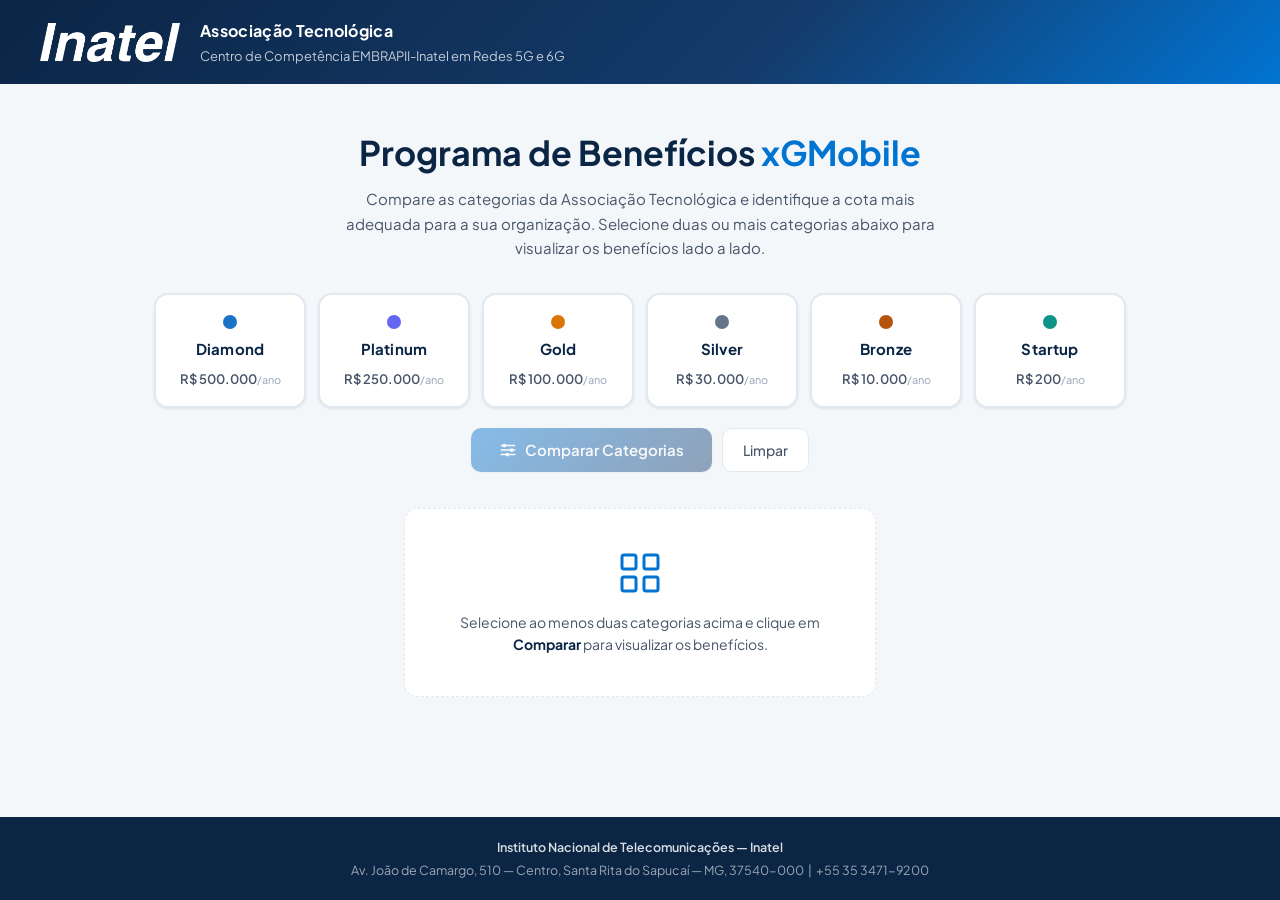
==== index.html @ 3aafdfc4 "Initial commit: Add project files" ====
<!DOCTYPE html>
<html lang="pt-BR">
<head>
  <meta charset="UTF-8" />
  <meta name="viewport" content="width=device-width, initial-scale=1.0" />
  <title>Programa de Benefícios — Associação Tecnológica xGMobile | Inatel</title>
  <meta name="description" content="Compare as cotas de patrocínio da Associação Tecnológica do Centro de Competência EMBRAPII-Inatel em Redes 5G e 6G." />
  <link rel="preconnect" href="https://fonts.googleapis.com" />
  <link rel="preconnect" href="https://fonts.gstatic.com" crossorigin />
  <link href="https://fonts.googleapis.com/css2?family=Plus+Jakarta+Sans:wght@400;500;600;700&display=swap" rel="stylesheet" />
  <link rel="stylesheet" href="style.css" />
</head>
<body>

  <!-- ========== HEADER ========== -->
  <header class="site-header">
    <div class="header-inner">
      <a href="#" class="logo-link" aria-label="Inatel — Página inicial">
        <img src="imgs/logo-inatel.png" alt="Instituto Nacional de Telecomunicações — Inatel" class="logo" width="160" height="48" />
      </a>
      <div class="header-text">
        <span class="header-tag">Associação Tecnológica</span>
        <span class="header-subtitle">Centro de Competência EMBRAPII-Inatel em Redes 5G e 6G</span>
      </div>
    </div>
  </header>

  <!-- ========== MAIN ========== -->
  <main class="main-content">

    <!-- Hero / Intro -->
    <section class="hero" aria-labelledby="hero-title">
      <h1 id="hero-title">Programa de Benefícios <span class="accent">xGMobile</span></h1>
      <p class="hero-desc">
        Compare as categorias da Associação Tecnológica e identifique a cota mais adequada para a sua organização. 
        Selecione duas ou mais categorias abaixo para visualizar os benefícios lado a lado.
      </p>
    </section>

    <!-- Tier Selection -->
    <section class="tier-selection" aria-labelledby="tier-selection-title">
      <h2 id="tier-selection-title" class="sr-only">Seleção de categorias</h2>

      <div class="tier-grid" id="tierGrid" role="group" aria-label="Categorias disponíveis">
        <label class="tier-card" data-tier="DIAMOND">
          <input type="checkbox" name="cota" value="DIAMOND" />
          <span class="tier-card-inner">
            <span class="tier-badge diamond"></span>
            <span class="tier-name">Diamond</span>
            <span class="tier-price">R$ 500.000<small>/ano</small></span>
          </span>
        </label>

        <label class="tier-card" data-tier="PLATINUM">
          <input type="checkbox" name="cota" value="PLATINUM" />
          <span class="tier-card-inner">
            <span class="tier-badge platinum"></span>
            <span class="tier-name">Platinum</span>
            <span class="tier-price">R$ 250.000<small>/ano</small></span>
          </span>
        </label>

        <label class="tier-card" data-tier="GOLD">
          <input type="checkbox" name="cota" value="GOLD" />
          <span class="tier-card-inner">
            <span class="tier-badge gold"></span>
            <span class="tier-name">Gold</span>
            <span class="tier-price">R$ 100.000<small>/ano</small></span>
          </span>
        </label>

        <label class="tier-card" data-tier="SILVER">
          <input type="checkbox" name="cota" value="SILVER" />
          <span class="tier-card-inner">
            <span class="tier-badge silver"></span>
            <span class="tier-name">Silver</span>
            <span class="tier-price">R$ 30.000<small>/ano</small></span>
          </span>
        </label>

        <label class="tier-card" data-tier="BRONZE">
          <input type="checkbox" name="cota" value="BRONZE" />
          <span class="tier-card-inner">
            <span class="tier-badge bronze"></span>
            <span class="tier-name">Bronze</span>
            <span class="tier-price">R$ 10.000<small>/ano</small></span>
          </span>
        </label>

        <label class="tier-card" data-tier="STARTUP">
          <input type="checkbox" name="cota" value="STARTUP" />
          <span class="tier-card-inner">
            <span class="tier-badge startup"></span>
            <span class="tier-name">Startup</span>
            <span class="tier-price">R$ 200<small>/ano</small></span>
          </span>
        </label>
      </div>

      <div class="actions-row">
        <button type="button" class="btn-compare" id="btnCompare" disabled>
          <svg class="btn-icon" width="18" height="18" viewBox="0 0 24 24" fill="none" stroke="currentColor" stroke-width="2" stroke-linecap="round" stroke-linejoin="round" aria-hidden="true">
            <path d="M3 6h18M3 12h18M3 18h18"/>
            <circle cx="7" cy="6" r="1.5" fill="currentColor"/>
            <circle cx="17" cy="12" r="1.5" fill="currentColor"/>
            <circle cx="11" cy="18" r="1.5" fill="currentColor"/>
          </svg>
          Comparar Categorias
        </button>
        <button type="button" class="btn-clear" id="btnClear" aria-label="Limpar seleção">Limpar</button>
      </div>
    </section>

    <!-- Empty State -->
    <section class="empty-state" id="emptyState" aria-live="polite">
      <div class="empty-state-inner">
        <svg width="48" height="48" viewBox="0 0 24 24" fill="none" stroke="var(--color-blue)" stroke-width="1.5" stroke-linecap="round" stroke-linejoin="round" aria-hidden="true">
          <rect x="3" y="3" width="7" height="7" rx="1"/>
          <rect x="14" y="3" width="7" height="7" rx="1"/>
          <rect x="3" y="14" width="7" height="7" rx="1"/>
          <rect x="14" y="14" width="7" height="7" rx="1"/>
        </svg>
        <p>Selecione ao menos duas categorias acima e clique em <strong>Comparar</strong> para visualizar os benefícios.</p>
      </div>
    </section>

    <!-- Comparison Table -->
    <section class="comparison-section" id="comparisonSection" aria-labelledby="comparison-title" hidden>
      <h2 id="comparison-title">Comparativo de Benefícios</h2>
      <div class="table-wrapper">
        <table class="comparison-table" id="comparisonTable" role="grid">
          <!-- Generated by JS -->
        </table>
      </div>

      <!-- Footnotes -->
      <aside class="footnotes" aria-label="Observações">
        <p><span class="fn-mark">*</span> Modelo de consultoria direcionado para a demanda da empresa e que estejam dentro das competências instaladas no centro, em datas a serem divulgadas previamente para os membros da AT.</p>
        <p><span class="fn-mark">**</span> Modelo de consultoria a partir de um catálogo oferecido pelos pesquisadores do centro em datas a serem divulgadas previamente para os membros da AT.</p>
        <p><span class="fn-mark">***</span> O acesso aos laboratórios será disponibilizado em datas divulgadas pela coordenação do centro e se dará mediante reserva, tendo como prioridade as empresas associadas nas categorias Diamond, Platinum e Gold.</p>
        <p><span class="fn-mark">****</span> Podem ser profissionais do quadro da empresa ou de parceiros.</p>
      </aside>
    </section>

  </main>

  <!-- ========== FOOTER ========== -->
  <footer class="site-footer">
    <div class="footer-inner">
      <p class="footer-institution">Instituto Nacional de Telecomunicações — Inatel</p>
      <p class="footer-address">Av. João de Camargo, 510 — Centro, Santa Rita do Sapucaí — MG, 37540-000 &nbsp;|&nbsp; +55 35 3471-9200</p>
    </div>
  </footer>

  <script src="script.js"></script>
</body>
</html>
---- style.css ----
/* ==========================================================================
   Programa de Benefícios — xGMobile / Inatel
   Premium institutional design — HTML + CSS + JS puro
   ========================================================================== */

/* ---------- Design Tokens ---------- */
:root {
  --color-navy:       #0B2545;
  --color-navy-mid:   #143B6B;
  --color-blue:       #0174D2;
  --color-blue-light: #3A9AE8;
  --color-teal:       #00A8B5;
  --color-teal-soft:  #E0F7FA;

  --color-bg:         #F4F7FA;
  --color-surface:    #FFFFFF;
  --color-border:     #E2E8F0;
  --color-text:       #1E293B;
  --color-text-mid:   #475569;
  --color-text-light: #94A3B8;

  /* Tier accent colors */
  --tier-diamond:  #1A73C7;
  --tier-platinum: #6366F1;
  --tier-gold:     #D97706;
  --tier-silver:   #64748B;
  --tier-bronze:   #B45309;
  --tier-startup:  #0D9488;

  --radius-sm:  6px;
  --radius-md: 10px;
  --radius-lg: 14px;

  --shadow-sm:  0 1px 3px rgba(11,37,69,.06), 0 1px 2px rgba(11,37,69,.04);
  --shadow-md:  0 4px 12px rgba(11,37,69,.08), 0 2px 4px rgba(11,37,69,.04);
  --shadow-lg:  0 10px 30px rgba(11,37,69,.10), 0 4px 8px rgba(11,37,69,.04);

  --transition: 0.2s ease;
  --font: 'Plus Jakarta Sans', system-ui, -apple-system, sans-serif;
}

/* ---------- Reset & Base ---------- */
*,
*::before,
*::after {
  margin: 0;
  padding: 0;
  box-sizing: border-box;
}

html {
  scroll-behavior: smooth;
  -webkit-text-size-adjust: 100%;
}

body {
  font-family: var(--font);
  font-size: 15px;
  line-height: 1.6;
  color: var(--color-text);
  background: var(--color-bg);
  min-height: 100vh;
  display: flex;
  flex-direction: column;
  -webkit-font-smoothing: antialiased;
  -moz-osx-font-smoothing: grayscale;
}

img {
  display: block;
  max-width: 100%;
  height: auto;
}

/* Screen-reader only */
.sr-only {
  position: absolute;
  width: 1px;
  height: 1px;
  padding: 0;
  margin: -1px;
  overflow: hidden;
  clip: rect(0,0,0,0);
  border: 0;
}

/* ======================================================================
   HEADER
   ====================================================================== */
.site-header {
  background: linear-gradient(135deg, var(--color-navy) 0%, var(--color-navy-mid) 60%, var(--color-blue) 100%);
  color: #fff;
  padding: 0 24px;
}

.header-inner {
  max-width: 1200px;
  margin: 0 auto;
  display: flex;
  align-items: center;
  gap: 20px;
  padding: 18px 0;
  flex-wrap: wrap;
}

.logo-link {
  display: block;
  flex-shrink: 0;
  transition: opacity var(--transition);
}
.logo-link:hover { opacity: .85; }

.logo {
  width: 140px;
  height: auto;
}

.header-text {
  display: flex;
  flex-direction: column;
  gap: 2px;
}

.header-tag {
  font-weight: 700;
  font-size: 16px;
  letter-spacing: .02em;
}

.header-subtitle {
  font-size: 13px;
  font-weight: 400;
  opacity: .75;
}

/* ======================================================================
   HERO / INTRO
   ====================================================================== */
.hero {
  text-align: center;
  padding: 48px 24px 32px;
  max-width: 720px;
  margin: 0 auto;
}

.hero h1 {
  font-size: clamp(24px, 4vw, 34px);
  font-weight: 700;
  color: var(--color-navy);
  margin-bottom: 12px;
  line-height: 1.25;
}

.hero .accent {
  color: var(--color-blue);
}

.hero-desc {
  color: var(--color-text-mid);
  font-size: 15px;
  line-height: 1.65;
  max-width: 600px;
  margin: 0 auto;
}

/* ======================================================================
   TIER SELECTION CARDS
   ====================================================================== */
.tier-selection {
  max-width: 1020px;
  margin: 0 auto;
  padding: 0 24px 20px;
}

.tier-grid {
  display: grid;
  grid-template-columns: repeat(auto-fill, minmax(148px, 1fr));
  gap: 12px;
  margin-bottom: 20px;
}

/* Card */
.tier-card {
  position: relative;
  cursor: pointer;
  display: block;
}

.tier-card input[type="checkbox"] {
  position: absolute;
  opacity: 0;
  pointer-events: none;
}

.tier-card-inner {
  display: flex;
  flex-direction: column;
  align-items: center;
  gap: 8px;
  padding: 20px 12px 16px;
  background: var(--color-surface);
  border: 2px solid var(--color-border);
  border-radius: var(--radius-lg);
  box-shadow: var(--shadow-sm);
  transition: border-color var(--transition), box-shadow var(--transition), transform var(--transition);
}

.tier-card:hover .tier-card-inner {
  box-shadow: var(--shadow-md);
  transform: translateY(-2px);
}

.tier-card input:focus-visible + .tier-card-inner {
  outline: 3px solid var(--color-blue-light);
  outline-offset: 2px;
}

/* Selected state */
.tier-card input:checked + .tier-card-inner {
  box-shadow: var(--shadow-md);
  transform: translateY(-2px);
}

.tier-card[data-tier="DIAMOND"]  input:checked + .tier-card-inner { border-color: var(--tier-diamond); background: #EFF6FF; }
.tier-card[data-tier="PLATINUM"] input:checked + .tier-card-inner { border-color: var(--tier-platinum); background: #EEF2FF; }
.tier-card[data-tier="GOLD"]     input:checked + .tier-card-inner { border-color: var(--tier-gold); background: #FFFBEB; }
.tier-card[data-tier="SILVER"]   input:checked + .tier-card-inner { border-color: var(--tier-silver); background: #F8FAFC; }
.tier-card[data-tier="BRONZE"]   input:checked + .tier-card-inner { border-color: var(--tier-bronze); background: #FFF7ED; }
.tier-card[data-tier="STARTUP"]  input:checked + .tier-card-inner { border-color: var(--tier-startup); background: #F0FDFA; }

/* Badge dot */
.tier-badge {
  width: 14px;
  height: 14px;
  border-radius: 50%;
  flex-shrink: 0;
}

.tier-badge.diamond  { background: var(--tier-diamond); }
.tier-badge.platinum { background: var(--tier-platinum); }
.tier-badge.gold     { background: var(--tier-gold); }
.tier-badge.silver   { background: var(--tier-silver); }
.tier-badge.bronze   { background: var(--tier-bronze); }
.tier-badge.startup  { background: var(--tier-startup); }

.tier-name {
  font-weight: 700;
  font-size: 15px;
  color: var(--color-navy);
  letter-spacing: .01em;
}

.tier-price {
  font-size: 13px;
  font-weight: 600;
  color: var(--color-text-mid);
}
.tier-price small {
  font-weight: 400;
  color: var(--color-text-light);
}

/* Actions row */
.actions-row {
  display: flex;
  justify-content: center;
  gap: 10px;
  flex-wrap: wrap;
}

.btn-compare {
  display: inline-flex;
  align-items: center;
  gap: 8px;
  padding: 12px 28px;
  font-family: var(--font);
  font-size: 15px;
  font-weight: 600;
  color: #fff;
  background: linear-gradient(135deg, var(--color-blue) 0%, var(--color-navy-mid) 100%);
  border: none;
  border-radius: var(--radius-md);
  cursor: pointer;
  box-shadow: var(--shadow-sm);
  transition: opacity var(--transition), transform var(--transition), box-shadow var(--transition);
}

.btn-compare:hover:not(:disabled) {
  opacity: .92;
  transform: translateY(-1px);
  box-shadow: var(--shadow-md);
}

.btn-compare:disabled {
  opacity: .45;
  cursor: not-allowed;
}

.btn-compare:focus-visible {
  outline: 3px solid var(--color-blue-light);
  outline-offset: 2px;
}

.btn-icon {
  flex-shrink: 0;
}

.btn-clear {
  padding: 12px 20px;
  font-family: var(--font);
  font-size: 14px;
  font-weight: 500;
  color: var(--color-text-mid);
  background: var(--color-surface);
  border: 1px solid var(--color-border);
  border-radius: var(--radius-md);
  cursor: pointer;
  transition: background var(--transition), color var(--transition);
}

.btn-clear:hover {
  background: var(--color-bg);
  color: var(--color-text);
}

.btn-clear:focus-visible {
  outline: 3px solid var(--color-blue-light);
  outline-offset: 2px;
}

/* ======================================================================
   EMPTY STATE
   ====================================================================== */
.empty-state {
  max-width: 520px;
  margin: 16px auto 40px;
  padding: 0 24px;
}

.empty-state[hidden] { display: none; }

.empty-state-inner {
  display: flex;
  flex-direction: column;
  align-items: center;
  gap: 14px;
  text-align: center;
  padding: 40px 24px;
  background: var(--color-surface);
  border: 1px dashed var(--color-border);
  border-radius: var(--radius-lg);
  color: var(--color-text-mid);
  font-size: 14px;
}

.empty-state-inner strong {
  color: var(--color-navy);
}

/* ======================================================================
   COMPARISON TABLE SECTION
   ====================================================================== */
.comparison-section {
  max-width: 1200px;
  margin: 0 auto 48px;
  padding: 0 24px;
  animation: fadeUp .4s ease both;
}

.comparison-section[hidden] { display: none; }

.comparison-section h2 {
  font-size: 20px;
  font-weight: 700;
  color: var(--color-navy);
  margin-bottom: 16px;
  text-align: center;
}

@keyframes fadeUp {
  from { opacity: 0; transform: translateY(12px); }
  to   { opacity: 1; transform: translateY(0); }
}

/* Table wrapper for horizontal scroll on mobile */
.table-wrapper {
  overflow-x: auto;
  -webkit-overflow-scrolling: touch;
  background: var(--color-surface);
  border-radius: var(--radius-lg);
  box-shadow: var(--shadow-md);
  border: 1px solid var(--color-border);
}

/* Table */
.comparison-table {
  width: 100%;
  border-collapse: collapse;
  font-size: 14px;
  min-width: 600px;
}

.comparison-table thead th {
  position: sticky;
  top: 0;
  z-index: 2;
  padding: 14px 16px;
  font-weight: 700;
  font-size: 13px;
  text-transform: uppercase;
  letter-spacing: .04em;
  color: #fff;
  background: var(--color-navy);
  border-bottom: 2px solid var(--color-blue);
  text-align: center;
  white-space: nowrap;
}

.comparison-table thead th:first-child {
  text-align: left;
  min-width: 280px;
  border-radius: var(--radius-lg) 0 0 0;
}

.comparison-table thead th:last-child {
  border-radius: 0 var(--radius-lg) 0 0;
}

/* Tier header colors */
.comparison-table thead th.th-diamond  { background: var(--tier-diamond); }
.comparison-table thead th.th-platinum { background: var(--tier-platinum); }
.comparison-table thead th.th-gold     { background: var(--tier-gold); }
.comparison-table thead th.th-silver   { background: var(--tier-silver); }
.comparison-table thead th.th-bronze   { background: var(--tier-bronze); }
.comparison-table thead th.th-startup  { background: var(--tier-startup); }

.comparison-table tbody td {
  padding: 12px 16px;
  text-align: center;
  border-bottom: 1px solid var(--color-border);
  color: var(--color-text);
  vertical-align: middle;
}

.comparison-table tbody td:first-child {
  text-align: left;
  font-weight: 500;
  color: var(--color-navy);
  background: rgba(244,247,250,.5);
  position: relative;
}

/* Alternating rows */
.comparison-table tbody tr:nth-child(even) {
  background: #FAFCFE;
}

.comparison-table tbody tr:hover {
  background: #EEF4FB;
}

/* Value cells */
.comparison-table .cell-value {
  font-weight: 600;
  font-size: 14px;
}

.comparison-table .cell-na {
  color: var(--color-text-light);
  font-size: 18px;
  line-height: 1;
}

/* SVG check */
.comparison-table .check-icon {
  display: inline-block;
  width: 22px;
  height: 22px;
  color: var(--color-blue);
}

/* ======================================================================
   FOOTNOTES
   ====================================================================== */
.footnotes {
  margin-top: 20px;
  padding: 20px 24px;
  background: #F8FAFC;
  border: 1px solid var(--color-border);
  border-radius: var(--radius-md);
  font-size: 12.5px;
  color: var(--color-text-mid);
  line-height: 1.6;
}

.footnotes p {
  margin-bottom: 8px;
}
.footnotes p:last-child { margin-bottom: 0; }

.fn-mark {
  font-weight: 700;
  color: var(--color-navy);
}

/* ======================================================================
   FOOTER
   ====================================================================== */
.site-footer {
  margin-top: auto;
  background: var(--color-navy);
  color: rgba(255,255,255,.6);
  padding: 20px 24px;
  text-align: center;
  font-size: 12.5px;
}

.footer-inner {
  max-width: 1200px;
  margin: 0 auto;
}

.footer-institution {
  font-weight: 600;
  color: rgba(255,255,255,.85);
  margin-bottom: 4px;
}

.footer-address {
  line-height: 1.5;
}

/* ======================================================================
   RESPONSIVE
   ====================================================================== */

/* Tablets */
@media (max-width: 768px) {
  .header-inner {
    padding: 14px 0;
    gap: 14px;
  }

  .logo { width: 110px; }

  .header-tag { font-size: 14px; }
  .header-subtitle { font-size: 12px; }

  .hero { padding: 36px 20px 24px; }
  .hero h1 { font-size: 24px; }
  .hero-desc { font-size: 14px; }

  .tier-grid {
    grid-template-columns: repeat(3, 1fr);
    gap: 10px;
  }

  .tier-card-inner {
    padding: 16px 10px 14px;
  }

  .tier-name { font-size: 14px; }
  .tier-price { font-size: 12px; }

  .comparison-section h2 { font-size: 18px; }
}

/* Mobile */
@media (max-width: 480px) {
  .site-header { padding: 0 16px; }

  .header-inner {
    flex-direction: column;
    align-items: flex-start;
    gap: 8px;
    padding: 14px 0;
  }

  .tier-grid {
    grid-template-columns: repeat(2, 1fr);
    gap: 8px;
  }

  .tier-selection { padding: 0 16px 16px; }
  .empty-state { padding: 0 16px; }
  .comparison-section { padding: 0 16px; margin-bottom: 32px; }

  .btn-compare { width: 100%; justify-content: center; }
  .btn-clear { width: 100%; text-align: center; }

  .actions-row {
    flex-direction: column;
  }

  .footnotes {
    padding: 16px;
    font-size: 11.5px;
  }

  .site-footer {
    padding: 16px;
    font-size: 11.5px;
  }
}
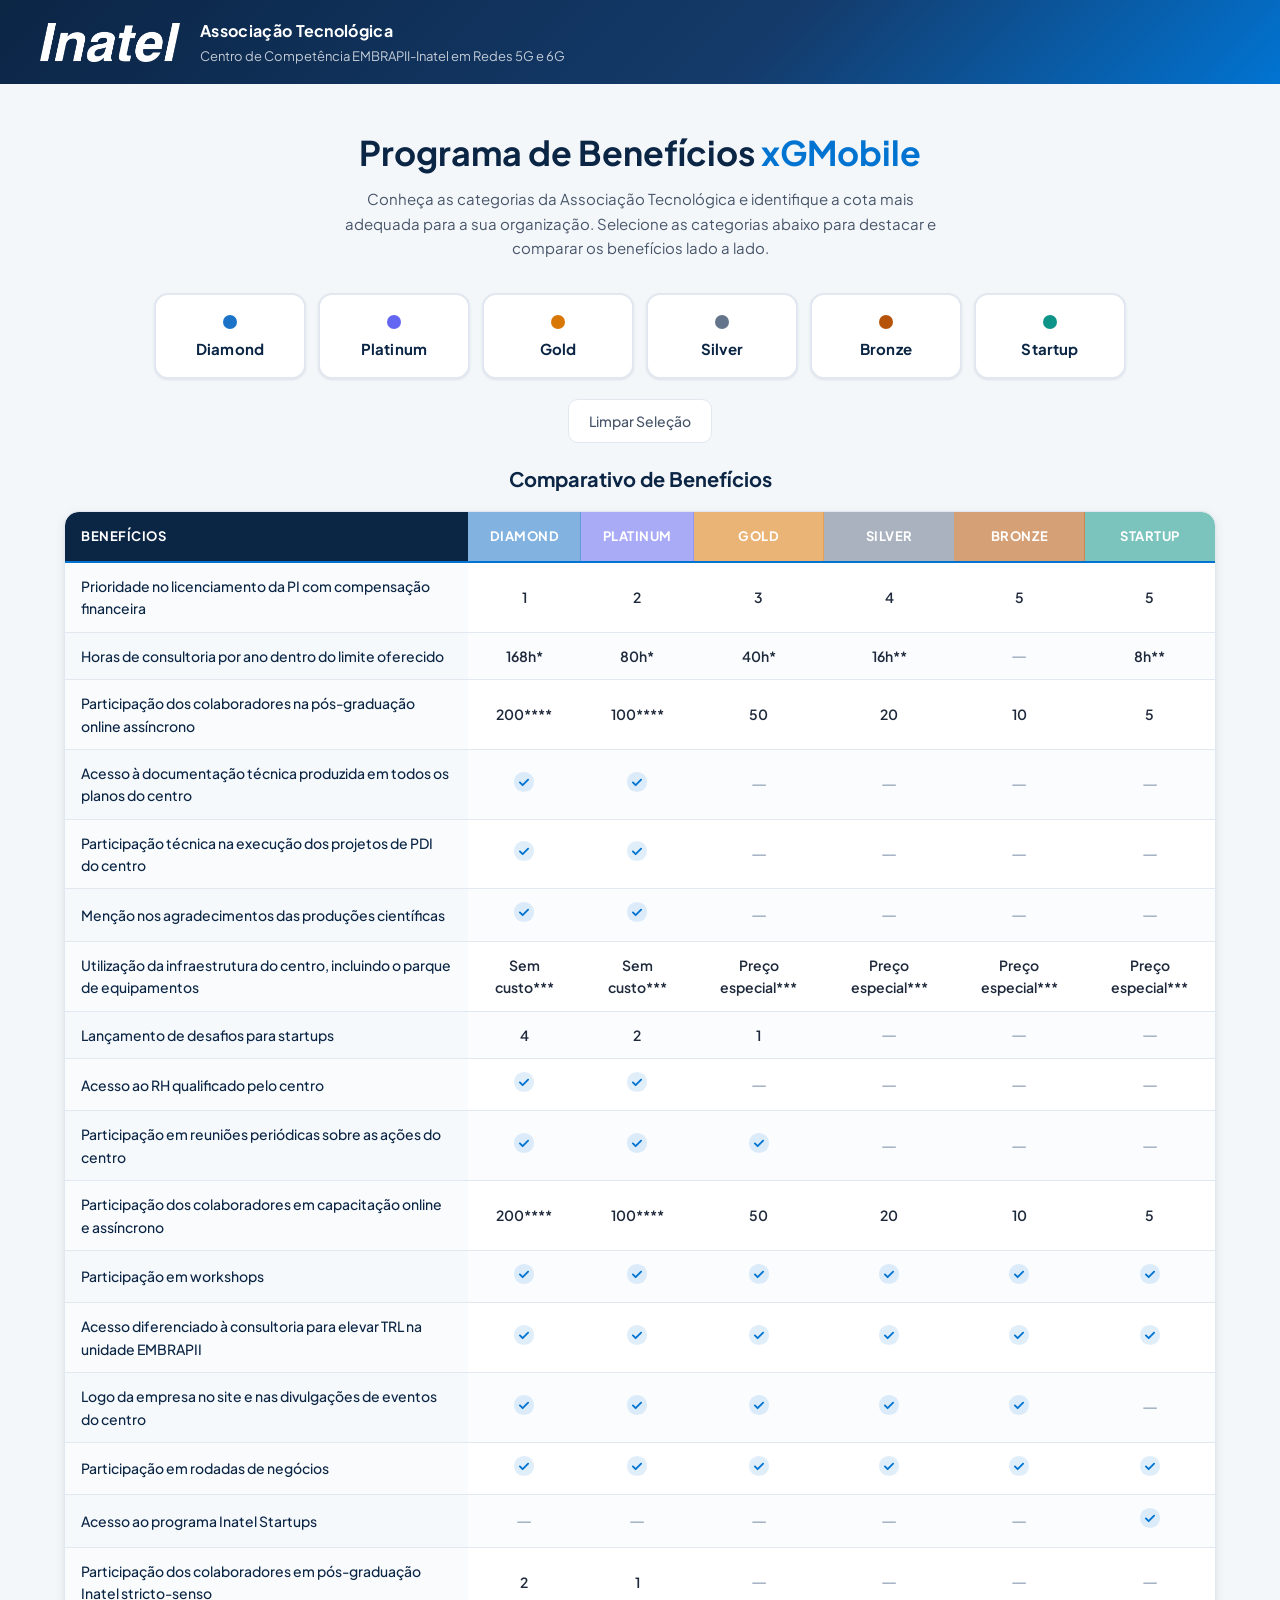
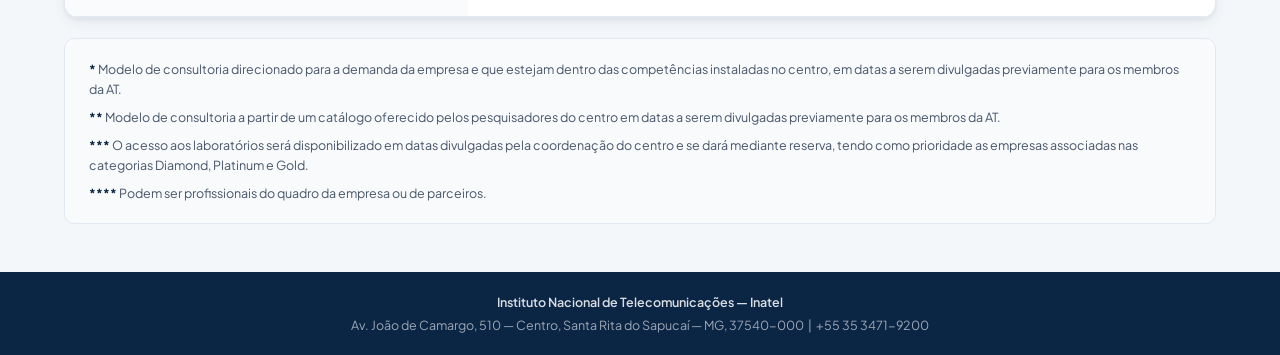
==== commit 0f7d3e05: "refactor: Display full pricing table by default with live comparison highlighting - Remove pricing v" ====
--- a/index.html
+++ b/index.html
@@ -32,8 +32,8 @@
     <section class="hero" aria-labelledby="hero-title">
       <h1 id="hero-title">Programa de Benefícios <span class="accent">xGMobile</span></h1>
       <p class="hero-desc">
-        Compare as categorias da Associação Tecnológica e identifique a cota mais adequada para a sua organização. 
-        Selecione duas ou mais categorias abaixo para visualizar os benefícios lado a lado.
+        Conheça as categorias da Associação Tecnológica e identifique a cota mais adequada para a sua organização.
+        Selecione as categorias abaixo para destacar e comparar os benefícios lado a lado.
       </p>
     </section>
 
@@ -47,7 +47,6 @@
           <span class="tier-card-inner">
             <span class="tier-badge diamond"></span>
             <span class="tier-name">Diamond</span>
-            <span class="tier-price">R$ 500.000<small>/ano</small></span>
           </span>
         </label>
 
@@ -56,7 +55,6 @@
           <span class="tier-card-inner">
             <span class="tier-badge platinum"></span>
             <span class="tier-name">Platinum</span>
-            <span class="tier-price">R$ 250.000<small>/ano</small></span>
           </span>
         </label>
 
@@ -65,7 +63,6 @@
           <span class="tier-card-inner">
             <span class="tier-badge gold"></span>
             <span class="tier-name">Gold</span>
-            <span class="tier-price">R$ 100.000<small>/ano</small></span>
           </span>
         </label>
 
@@ -74,7 +71,6 @@
           <span class="tier-card-inner">
             <span class="tier-badge silver"></span>
             <span class="tier-name">Silver</span>
-            <span class="tier-price">R$ 30.000<small>/ano</small></span>
           </span>
         </label>
 
@@ -83,7 +79,6 @@
           <span class="tier-card-inner">
             <span class="tier-badge bronze"></span>
             <span class="tier-name">Bronze</span>
-            <span class="tier-price">R$ 10.000<small>/ano</small></span>
           </span>
         </label>
 
@@ -92,40 +87,18 @@
           <span class="tier-card-inner">
             <span class="tier-badge startup"></span>
             <span class="tier-name">Startup</span>
-            <span class="tier-price">R$ 200<small>/ano</small></span>
           </span>
         </label>
       </div>
 
       <div class="actions-row">
-        <button type="button" class="btn-compare" id="btnCompare" disabled>
-          <svg class="btn-icon" width="18" height="18" viewBox="0 0 24 24" fill="none" stroke="currentColor" stroke-width="2" stroke-linecap="round" stroke-linejoin="round" aria-hidden="true">
-            <path d="M3 6h18M3 12h18M3 18h18"/>
-            <circle cx="7" cy="6" r="1.5" fill="currentColor"/>
-            <circle cx="17" cy="12" r="1.5" fill="currentColor"/>
-            <circle cx="11" cy="18" r="1.5" fill="currentColor"/>
-          </svg>
-          Comparar Categorias
-        </button>
-        <button type="button" class="btn-clear" id="btnClear" aria-label="Limpar seleção">Limpar</button>
+        <button type="button" class="btn-clear" id="btnClear" aria-label="Limpar seleção">Limpar Seleção</button>
       </div>
     </section>
 
-    <!-- Empty State -->
-    <section class="empty-state" id="emptyState" aria-live="polite">
-      <div class="empty-state-inner">
-        <svg width="48" height="48" viewBox="0 0 24 24" fill="none" stroke="var(--color-blue)" stroke-width="1.5" stroke-linecap="round" stroke-linejoin="round" aria-hidden="true">
-          <rect x="3" y="3" width="7" height="7" rx="1"/>
-          <rect x="14" y="3" width="7" height="7" rx="1"/>
-          <rect x="3" y="14" width="7" height="7" rx="1"/>
-          <rect x="14" y="14" width="7" height="7" rx="1"/>
-        </svg>
-        <p>Selecione ao menos duas categorias acima e clique em <strong>Comparar</strong> para visualizar os benefícios.</p>
-      </div>
-    </section>
 
     <!-- Comparison Table -->
-    <section class="comparison-section" id="comparisonSection" aria-labelledby="comparison-title" hidden>
+    <section class="comparison-section" id="comparisonSection" aria-labelledby="comparison-title">
       <h2 id="comparison-title">Comparativo de Benefícios</h2>
       <div class="table-wrapper">
         <table class="comparison-table" id="comparisonTable" role="grid">
--- a/style.css
+++ b/style.css
@@ -250,15 +250,6 @@
   letter-spacing: .01em;
 }
 
-.tier-price {
-  font-size: 13px;
-  font-weight: 600;
-  color: var(--color-text-mid);
-}
-.tier-price small {
-  font-weight: 400;
-  color: var(--color-text-light);
-}
 
 /* Actions row */
 .actions-row {
@@ -427,12 +418,19 @@
 }
 
 /* Tier header colors */
-.comparison-table thead th.th-diamond  { background: var(--tier-diamond); }
-.comparison-table thead th.th-platinum { background: var(--tier-platinum); }
-.comparison-table thead th.th-gold     { background: var(--tier-gold); }
-.comparison-table thead th.th-silver   { background: var(--tier-silver); }
-.comparison-table thead th.th-bronze   { background: var(--tier-bronze); }
-.comparison-table thead th.th-startup  { background: var(--tier-startup); }
+.comparison-table thead th.th-diamond  { background: var(--tier-diamond); opacity: 0.55; }
+.comparison-table thead th.th-platinum { background: var(--tier-platinum); opacity: 0.55; }
+.comparison-table thead th.th-gold     { background: var(--tier-gold); opacity: 0.55; }
+.comparison-table thead th.th-silver   { background: var(--tier-silver); opacity: 0.55; }
+.comparison-table thead th.th-bronze   { background: var(--tier-bronze); opacity: 0.55; }
+.comparison-table thead th.th-startup  { background: var(--tier-startup); opacity: 0.55; }
+
+/* Highlighted (selected) columns */
+.comparison-table thead th.th-highlighted { opacity: 1; font-weight: 700; }
+.comparison-table tbody td.highlighted {
+  background-color: rgba(1, 116, 210, 0.04);
+  font-weight: 500;
+}
 
 .comparison-table tbody td {
   padding: 12px 16px;
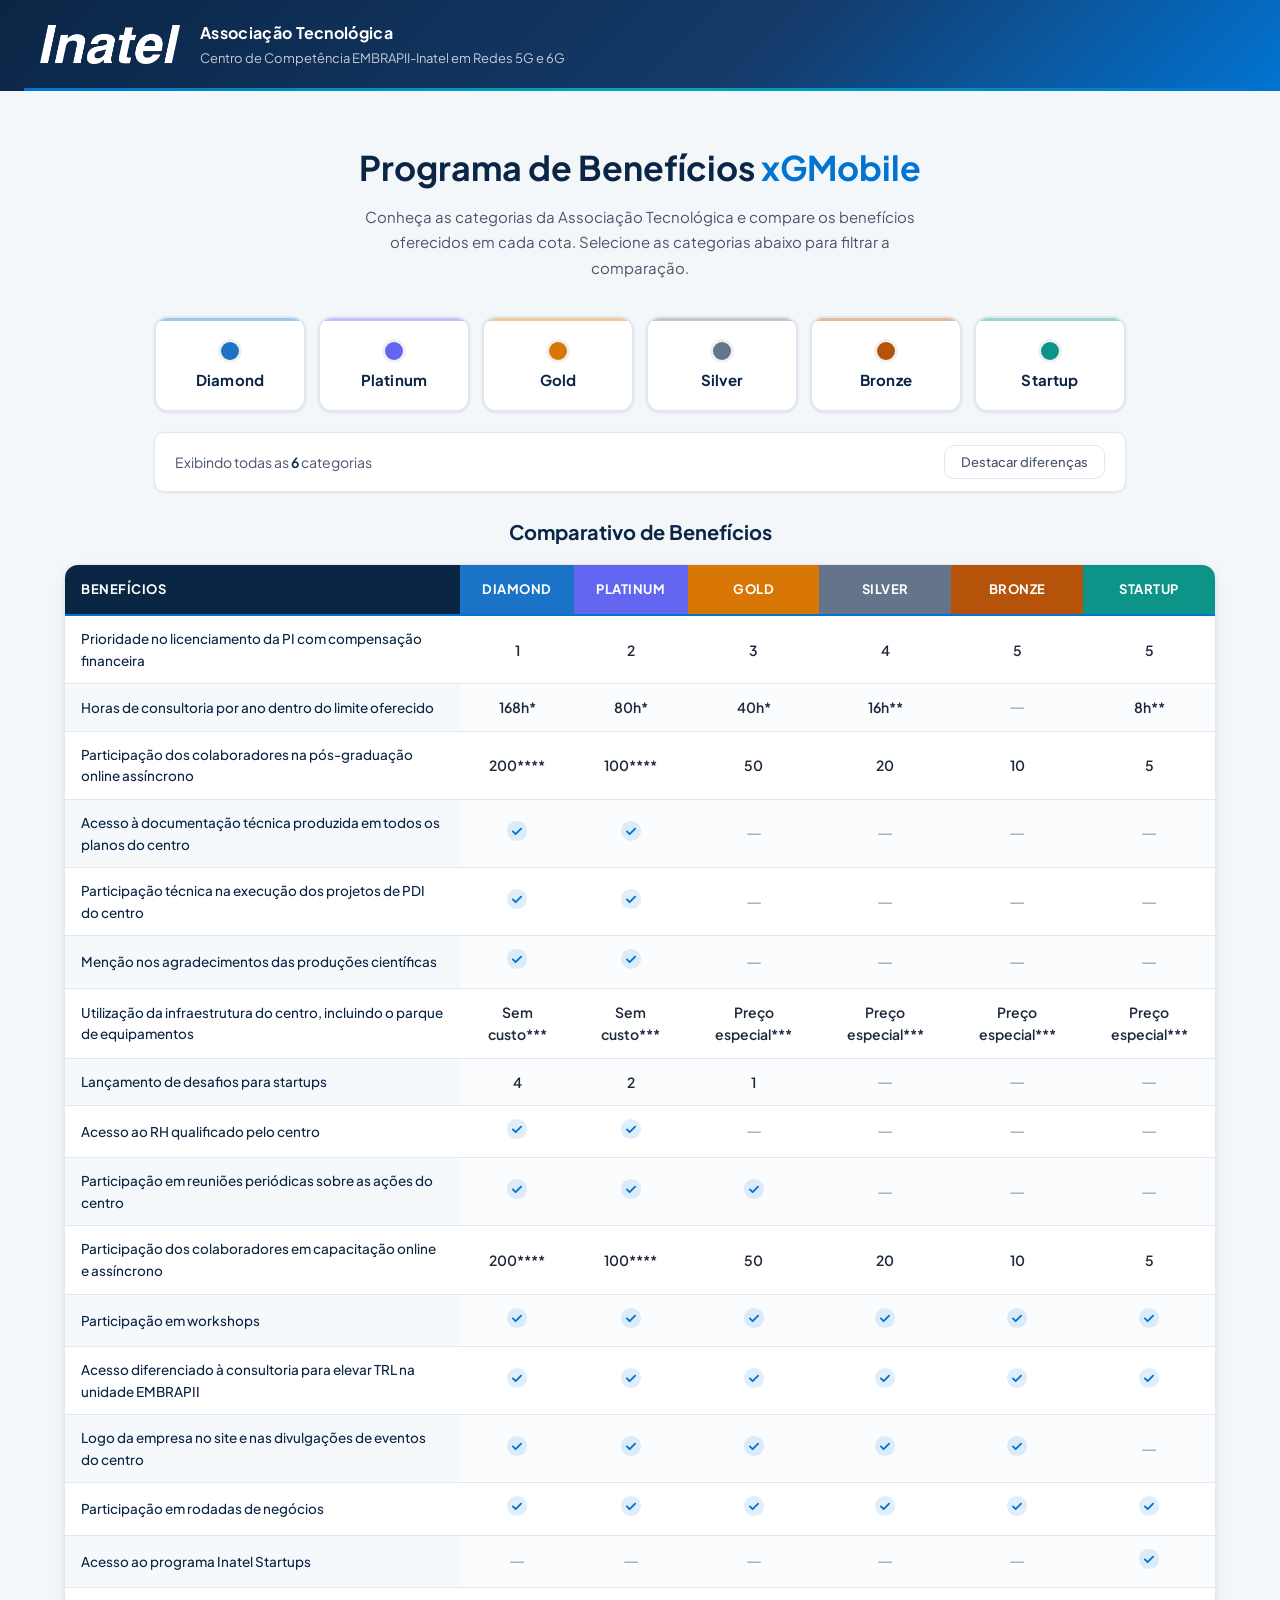
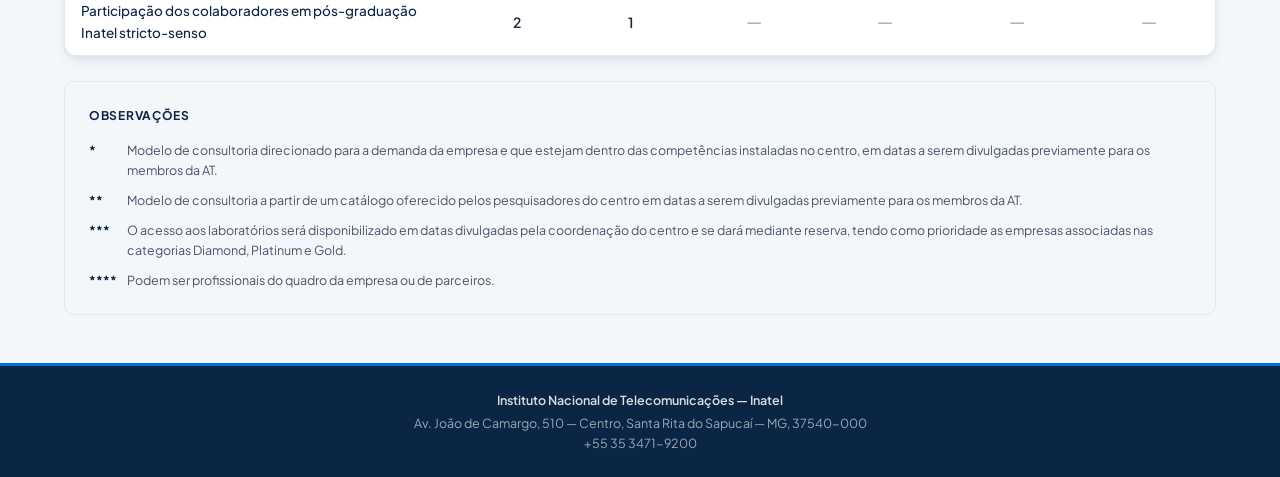
==== commit f4a80431: "upgrade: elevate to premium institutional design with improved UX Restructure data model from fragil" ====
--- a/index.html
+++ b/index.html
@@ -4,7 +4,18 @@
   <meta charset="UTF-8" />
   <meta name="viewport" content="width=device-width, initial-scale=1.0" />
   <title>Programa de Benefícios — Associação Tecnológica xGMobile | Inatel</title>
-  <meta name="description" content="Compare as cotas de patrocínio da Associação Tecnológica do Centro de Competência EMBRAPII-Inatel em Redes 5G e 6G." />
+  <meta name="description" content="Compare as cotas de patrocínio da Associação Tecnológica do Centro de Competência EMBRAPII-Inatel em Redes 5G e 6G. Conheça os benefícios de cada categoria." />
+
+  <!-- Open Graph -->
+  <meta property="og:title" content="Programa de Benefícios — xGMobile | Inatel" />
+  <meta property="og:description" content="Compare as cotas de patrocínio da Associação Tecnológica do Centro de Competência EMBRAPII-Inatel em Redes 5G e 6G." />
+  <meta property="og:type" content="website" />
+  <meta property="og:locale" content="pt_BR" />
+
+  <!-- Theme -->
+  <meta name="theme-color" content="#0B2545" />
+  <link rel="icon" href="data:image/svg+xml,%3Csvg xmlns='http://www.w3.org/2000/svg' viewBox='0 0 32 32'%3E%3Ccircle cx='16' cy='16' r='14' fill='%230174D2'/%3E%3C/svg%3E" />
+
   <link rel="preconnect" href="https://fonts.googleapis.com" />
   <link rel="preconnect" href="https://fonts.gstatic.com" crossorigin />
   <link href="https://fonts.googleapis.com/css2?family=Plus+Jakarta+Sans:wght@400;500;600;700&display=swap" rel="stylesheet" />
@@ -28,12 +39,12 @@
   <!-- ========== MAIN ========== -->
   <main class="main-content">
 
-    <!-- Hero / Intro -->
+    <!-- Hero -->
     <section class="hero" aria-labelledby="hero-title">
       <h1 id="hero-title">Programa de Benefícios <span class="accent">xGMobile</span></h1>
       <p class="hero-desc">
-        Conheça as categorias da Associação Tecnológica e identifique a cota mais adequada para a sua organização.
-        Selecione as categorias abaixo para destacar e comparar os benefícios lado a lado.
+        Conheça as categorias da Associação Tecnológica e compare os benefícios oferecidos em cada cota.
+        Selecione as categorias abaixo para filtrar a comparação.
       </p>
     </section>
 
@@ -42,76 +53,107 @@
       <h2 id="tier-selection-title" class="sr-only">Seleção de categorias</h2>
 
       <div class="tier-grid" id="tierGrid" role="group" aria-label="Categorias disponíveis">
+
         <label class="tier-card" data-tier="DIAMOND">
           <input type="checkbox" name="cota" value="DIAMOND" />
           <span class="tier-card-inner">
-            <span class="tier-badge diamond"></span>
+            <span class="tier-badge diamond" aria-hidden="true"></span>
             <span class="tier-name">Diamond</span>
+            <svg class="tier-check" aria-hidden="true" viewBox="0 0 20 20" fill="none"><path d="M5 10l3.5 3.5L15 7" stroke="currentColor" stroke-width="2.5" stroke-linecap="round" stroke-linejoin="round"/></svg>
           </span>
         </label>
 
         <label class="tier-card" data-tier="PLATINUM">
           <input type="checkbox" name="cota" value="PLATINUM" />
           <span class="tier-card-inner">
-            <span class="tier-badge platinum"></span>
+            <span class="tier-badge platinum" aria-hidden="true"></span>
             <span class="tier-name">Platinum</span>
+            <svg class="tier-check" aria-hidden="true" viewBox="0 0 20 20" fill="none"><path d="M5 10l3.5 3.5L15 7" stroke="currentColor" stroke-width="2.5" stroke-linecap="round" stroke-linejoin="round"/></svg>
           </span>
         </label>
 
         <label class="tier-card" data-tier="GOLD">
           <input type="checkbox" name="cota" value="GOLD" />
           <span class="tier-card-inner">
-            <span class="tier-badge gold"></span>
+            <span class="tier-badge gold" aria-hidden="true"></span>
             <span class="tier-name">Gold</span>
+            <svg class="tier-check" aria-hidden="true" viewBox="0 0 20 20" fill="none"><path d="M5 10l3.5 3.5L15 7" stroke="currentColor" stroke-width="2.5" stroke-linecap="round" stroke-linejoin="round"/></svg>
           </span>
         </label>
 
         <label class="tier-card" data-tier="SILVER">
           <input type="checkbox" name="cota" value="SILVER" />
           <span class="tier-card-inner">
-            <span class="tier-badge silver"></span>
+            <span class="tier-badge silver" aria-hidden="true"></span>
             <span class="tier-name">Silver</span>
+            <svg class="tier-check" aria-hidden="true" viewBox="0 0 20 20" fill="none"><path d="M5 10l3.5 3.5L15 7" stroke="currentColor" stroke-width="2.5" stroke-linecap="round" stroke-linejoin="round"/></svg>
           </span>
         </label>
 
         <label class="tier-card" data-tier="BRONZE">
           <input type="checkbox" name="cota" value="BRONZE" />
           <span class="tier-card-inner">
-            <span class="tier-badge bronze"></span>
+            <span class="tier-badge bronze" aria-hidden="true"></span>
             <span class="tier-name">Bronze</span>
+            <svg class="tier-check" aria-hidden="true" viewBox="0 0 20 20" fill="none"><path d="M5 10l3.5 3.5L15 7" stroke="currentColor" stroke-width="2.5" stroke-linecap="round" stroke-linejoin="round"/></svg>
           </span>
         </label>
 
         <label class="tier-card" data-tier="STARTUP">
           <input type="checkbox" name="cota" value="STARTUP" />
           <span class="tier-card-inner">
-            <span class="tier-badge startup"></span>
+            <span class="tier-badge startup" aria-hidden="true"></span>
             <span class="tier-name">Startup</span>
+            <svg class="tier-check" aria-hidden="true" viewBox="0 0 20 20" fill="none"><path d="M5 10l3.5 3.5L15 7" stroke="currentColor" stroke-width="2.5" stroke-linecap="round" stroke-linejoin="round"/></svg>
           </span>
         </label>
+
       </div>
 
-      <div class="actions-row">
-        <button type="button" class="btn-clear" id="btnClear" aria-label="Limpar seleção">Limpar Seleção</button>
+      <!-- Selection summary & actions -->
+      <div class="selection-bar" id="selectionBar">
+        <p class="selection-summary" id="selectionSummary"></p>
+        <div class="selection-actions">
+          <button type="button" class="btn-toggle" id="btnHighlight" aria-pressed="false">Destacar diferenças</button>
+          <button type="button" class="btn-clear" id="btnClear">Limpar seleção</button>
+        </div>
       </div>
     </section>
 
-
-    <!-- Comparison Table -->
+    <!-- Comparison -->
     <section class="comparison-section" id="comparisonSection" aria-labelledby="comparison-title">
       <h2 id="comparison-title">Comparativo de Benefícios</h2>
-      <div class="table-wrapper">
-        <table class="comparison-table" id="comparisonTable" role="grid">
-          <!-- Generated by JS -->
+
+      <div class="table-wrapper" id="tableWrapper">
+        <table class="comparison-table" id="comparisonTable">
+          <!-- Generated by JS (includes caption) -->
         </table>
       </div>
 
+      <!-- Mobile card view (visible < 768px) -->
+      <div class="mobile-comparison" id="mobileComparison" aria-label="Comparativo de benefícios">
+        <!-- Generated by JS -->
+      </div>
+
       <!-- Footnotes -->
-      <aside class="footnotes" aria-label="Observações">
-        <p><span class="fn-mark">*</span> Modelo de consultoria direcionado para a demanda da empresa e que estejam dentro das competências instaladas no centro, em datas a serem divulgadas previamente para os membros da AT.</p>
-        <p><span class="fn-mark">**</span> Modelo de consultoria a partir de um catálogo oferecido pelos pesquisadores do centro em datas a serem divulgadas previamente para os membros da AT.</p>
-        <p><span class="fn-mark">***</span> O acesso aos laboratórios será disponibilizado em datas divulgadas pela coordenação do centro e se dará mediante reserva, tendo como prioridade as empresas associadas nas categorias Diamond, Platinum e Gold.</p>
-        <p><span class="fn-mark">****</span> Podem ser profissionais do quadro da empresa ou de parceiros.</p>
+      <aside class="footnotes" aria-labelledby="footnotes-title">
+        <h3 id="footnotes-title" class="footnotes-title">Observações</h3>
+        <div class="footnote">
+          <span class="fn-ref" aria-hidden="true">*</span>
+          <p>Modelo de consultoria direcionado para a demanda da empresa e que estejam dentro das competências instaladas no centro, em datas a serem divulgadas previamente para os membros da AT.</p>
+        </div>
+        <div class="footnote">
+          <span class="fn-ref" aria-hidden="true">**</span>
+          <p>Modelo de consultoria a partir de um catálogo oferecido pelos pesquisadores do centro em datas a serem divulgadas previamente para os membros da AT.</p>
+        </div>
+        <div class="footnote">
+          <span class="fn-ref" aria-hidden="true">***</span>
+          <p>O acesso aos laboratórios será disponibilizado em datas divulgadas pela coordenação do centro e se dará mediante reserva, tendo como prioridade as empresas associadas nas categorias Diamond, Platinum e Gold.</p>
+        </div>
+        <div class="footnote">
+          <span class="fn-ref" aria-hidden="true">****</span>
+          <p>Podem ser profissionais do quadro da empresa ou de parceiros.</p>
+        </div>
       </aside>
     </section>
 
@@ -121,7 +163,8 @@
   <footer class="site-footer">
     <div class="footer-inner">
       <p class="footer-institution">Instituto Nacional de Telecomunicações — Inatel</p>
-      <p class="footer-address">Av. João de Camargo, 510 — Centro, Santa Rita do Sapucaí — MG, 37540-000 &nbsp;|&nbsp; +55 35 3471-9200</p>
+      <p class="footer-address">Av. João de Camargo, 510 — Centro, Santa Rita do Sapucaí — MG, 37540-000</p>
+      <p class="footer-contact">+55 35 3471-9200</p>
     </div>
   </footer>
 
--- a/style.css
+++ b/style.css
@@ -10,7 +10,6 @@
   --color-blue:       #0174D2;
   --color-blue-light: #3A9AE8;
   --color-teal:       #00A8B5;
-  --color-teal-soft:  #E0F7FA;
 
   --color-bg:         #F4F7FA;
   --color-surface:    #FFFFFF;
@@ -35,7 +34,7 @@
   --shadow-md:  0 4px 12px rgba(11,37,69,.08), 0 2px 4px rgba(11,37,69,.04);
   --shadow-lg:  0 10px 30px rgba(11,37,69,.10), 0 4px 8px rgba(11,37,69,.04);
 
-  --transition: 0.2s ease;
+  --transition: .2s ease;
   --font: 'Plus Jakarta Sans', system-ui, -apple-system, sans-serif;
 }
 
@@ -72,7 +71,7 @@
   height: auto;
 }
 
-/* Screen-reader only */
+/* ---------- Utilities ---------- */
 .sr-only {
   position: absolute;
   width: 1px;
@@ -93,13 +92,21 @@
   padding: 0 24px;
 }
 
+/* Accent line below header */
+.site-header::after {
+  content: '';
+  display: block;
+  height: 3px;
+  background: linear-gradient(90deg, var(--color-blue), var(--color-teal), var(--color-blue));
+}
+
 .header-inner {
   max-width: 1200px;
   margin: 0 auto;
   display: flex;
   align-items: center;
   gap: 20px;
-  padding: 18px 0;
+  padding: 20px 0;
   flex-wrap: wrap;
 }
 
@@ -109,6 +116,11 @@
   transition: opacity var(--transition);
 }
 .logo-link:hover { opacity: .85; }
+.logo-link:focus-visible {
+  outline: 2px solid var(--color-blue-light);
+  outline-offset: 4px;
+  border-radius: 4px;
+}
 
 .logo {
   width: 140px;
@@ -138,7 +150,7 @@
    ====================================================================== */
 .hero {
   text-align: center;
-  padding: 48px 24px 32px;
+  padding: 56px 24px 36px;
   max-width: 720px;
   margin: 0 auto;
 }
@@ -147,7 +159,7 @@
   font-size: clamp(24px, 4vw, 34px);
   font-weight: 700;
   color: var(--color-navy);
-  margin-bottom: 12px;
+  margin-bottom: 14px;
   line-height: 1.25;
 }
 
@@ -158,7 +170,7 @@
 .hero-desc {
   color: var(--color-text-mid);
   font-size: 15px;
-  line-height: 1.65;
+  line-height: 1.7;
   max-width: 600px;
   margin: 0 auto;
 }
@@ -169,7 +181,7 @@
 .tier-selection {
   max-width: 1020px;
   margin: 0 auto;
-  padding: 0 24px 20px;
+  padding: 0 24px 24px;
 }
 
 .tier-grid {
@@ -193,23 +205,49 @@
 }
 
 .tier-card-inner {
+  position: relative;
   display: flex;
   flex-direction: column;
   align-items: center;
   gap: 8px;
-  padding: 20px 12px 16px;
+  padding: 24px 12px 18px;
   background: var(--color-surface);
   border: 2px solid var(--color-border);
   border-radius: var(--radius-lg);
   box-shadow: var(--shadow-sm);
-  transition: border-color var(--transition), box-shadow var(--transition), transform var(--transition);
-}
-
+  transition: border-color var(--transition), box-shadow var(--transition), transform var(--transition), background var(--transition);
+  overflow: hidden;
+}
+
+/* Top accent bar */
+.tier-card-inner::before {
+  content: '';
+  position: absolute;
+  top: 0;
+  left: 0;
+  right: 0;
+  height: 3px;
+  opacity: .4;
+  transition: opacity var(--transition);
+}
+
+.tier-card[data-tier="DIAMOND"]  .tier-card-inner::before { background: var(--tier-diamond); }
+.tier-card[data-tier="PLATINUM"] .tier-card-inner::before { background: var(--tier-platinum); }
+.tier-card[data-tier="GOLD"]     .tier-card-inner::before { background: var(--tier-gold); }
+.tier-card[data-tier="SILVER"]   .tier-card-inner::before { background: var(--tier-silver); }
+.tier-card[data-tier="BRONZE"]   .tier-card-inner::before { background: var(--tier-bronze); }
+.tier-card[data-tier="STARTUP"]  .tier-card-inner::before { background: var(--tier-startup); }
+
+/* Hover */
 .tier-card:hover .tier-card-inner {
   box-shadow: var(--shadow-md);
   transform: translateY(-2px);
 }
-
+.tier-card:hover .tier-card-inner::before {
+  opacity: .8;
+}
+
+/* Focus */
 .tier-card input:focus-visible + .tier-card-inner {
   outline: 3px solid var(--color-blue-light);
   outline-offset: 2px;
@@ -220,20 +258,30 @@
   box-shadow: var(--shadow-md);
   transform: translateY(-2px);
 }
-
-.tier-card[data-tier="DIAMOND"]  input:checked + .tier-card-inner { border-color: var(--tier-diamond); background: #EFF6FF; }
+.tier-card input:checked + .tier-card-inner::before {
+  opacity: 1;
+  height: 4px;
+}
+
+.tier-card[data-tier="DIAMOND"]  input:checked + .tier-card-inner { border-color: var(--tier-diamond);  background: #EFF6FF; }
 .tier-card[data-tier="PLATINUM"] input:checked + .tier-card-inner { border-color: var(--tier-platinum); background: #EEF2FF; }
-.tier-card[data-tier="GOLD"]     input:checked + .tier-card-inner { border-color: var(--tier-gold); background: #FFFBEB; }
-.tier-card[data-tier="SILVER"]   input:checked + .tier-card-inner { border-color: var(--tier-silver); background: #F8FAFC; }
-.tier-card[data-tier="BRONZE"]   input:checked + .tier-card-inner { border-color: var(--tier-bronze); background: #FFF7ED; }
-.tier-card[data-tier="STARTUP"]  input:checked + .tier-card-inner { border-color: var(--tier-startup); background: #F0FDFA; }
+.tier-card[data-tier="GOLD"]     input:checked + .tier-card-inner { border-color: var(--tier-gold);     background: #FFFBEB; }
+.tier-card[data-tier="SILVER"]   input:checked + .tier-card-inner { border-color: var(--tier-silver);   background: #F8FAFC; }
+.tier-card[data-tier="BRONZE"]   input:checked + .tier-card-inner { border-color: var(--tier-bronze);   background: #FFF7ED; }
+.tier-card[data-tier="STARTUP"]  input:checked + .tier-card-inner { border-color: var(--tier-startup);  background: #F0FDFA; }
 
 /* Badge dot */
 .tier-badge {
-  width: 14px;
-  height: 14px;
+  width: 18px;
+  height: 18px;
   border-radius: 50%;
   flex-shrink: 0;
+  box-shadow: 0 0 0 3px rgba(0,0,0,.06);
+  transition: box-shadow var(--transition);
+}
+
+.tier-card input:checked + .tier-card-inner .tier-badge {
+  box-shadow: 0 0 0 3px rgba(0,0,0,.12);
 }
 
 .tier-badge.diamond  { background: var(--tier-diamond); }
@@ -250,56 +298,119 @@
   letter-spacing: .01em;
 }
 
-
-/* Actions row */
-.actions-row {
+/* Checkmark icon on card */
+.tier-check {
+  position: absolute;
+  top: 10px;
+  right: 10px;
+  width: 20px;
+  height: 20px;
+  color: var(--color-blue);
+  opacity: 0;
+  transform: scale(.5);
+  transition: opacity var(--transition), transform var(--transition);
+}
+
+.tier-card input:checked + .tier-card-inner .tier-check {
+  opacity: 1;
+  transform: scale(1);
+}
+
+.tier-card[data-tier="DIAMOND"]  input:checked + .tier-card-inner .tier-check { color: var(--tier-diamond); }
+.tier-card[data-tier="PLATINUM"] input:checked + .tier-card-inner .tier-check { color: var(--tier-platinum); }
+.tier-card[data-tier="GOLD"]     input:checked + .tier-card-inner .tier-check { color: var(--tier-gold); }
+.tier-card[data-tier="SILVER"]   input:checked + .tier-card-inner .tier-check { color: var(--tier-silver); }
+.tier-card[data-tier="BRONZE"]   input:checked + .tier-card-inner .tier-check { color: var(--tier-bronze); }
+.tier-card[data-tier="STARTUP"]  input:checked + .tier-card-inner .tier-check { color: var(--tier-startup); }
+
+/* ======================================================================
+   SELECTION BAR
+   ====================================================================== */
+.selection-bar {
   display: flex;
-  justify-content: center;
-  gap: 10px;
+  align-items: center;
+  justify-content: space-between;
+  gap: 12px;
   flex-wrap: wrap;
-}
-
-.btn-compare {
+  padding: 12px 20px;
+  background: var(--color-surface);
+  border: 1px solid var(--color-border);
+  border-radius: var(--radius-md);
+  box-shadow: var(--shadow-sm);
+}
+
+.selection-summary {
+  font-size: 14px;
+  color: var(--color-text-mid);
+  line-height: 1.5;
+}
+
+.selection-summary strong {
+  color: var(--color-navy);
+  font-weight: 600;
+}
+
+/* Summary badges */
+.summary-badge {
   display: inline-flex;
   align-items: center;
+  padding: 2px 10px;
+  border-radius: 99px;
+  font-size: 12px;
+  font-weight: 600;
+  margin: 0 2px;
+  vertical-align: middle;
+}
+
+.summary-badge.diamond  { background: #DBEAFE; color: var(--tier-diamond); }
+.summary-badge.platinum { background: #E0E7FF; color: var(--tier-platinum); }
+.summary-badge.gold     { background: #FEF3C7; color: var(--tier-gold); }
+.summary-badge.silver   { background: #F1F5F9; color: var(--tier-silver); }
+.summary-badge.bronze   { background: #FFEDD5; color: var(--tier-bronze); }
+.summary-badge.startup  { background: #CCFBF1; color: var(--tier-startup); }
+
+.selection-actions {
+  display: flex;
+  align-items: center;
   gap: 8px;
-  padding: 12px 28px;
+  flex-wrap: wrap;
+}
+
+/* Toggle button */
+.btn-toggle {
+  padding: 8px 16px;
   font-family: var(--font);
-  font-size: 15px;
-  font-weight: 600;
-  color: #fff;
-  background: linear-gradient(135deg, var(--color-blue) 0%, var(--color-navy-mid) 100%);
-  border: none;
+  font-size: 13px;
+  font-weight: 500;
+  color: var(--color-text-mid);
+  background: var(--color-surface);
+  border: 1px solid var(--color-border);
   border-radius: var(--radius-md);
   cursor: pointer;
-  box-shadow: var(--shadow-sm);
-  transition: opacity var(--transition), transform var(--transition), box-shadow var(--transition);
-}
-
-.btn-compare:hover:not(:disabled) {
-  opacity: .92;
-  transform: translateY(-1px);
-  box-shadow: var(--shadow-md);
-}
-
-.btn-compare:disabled {
-  opacity: .45;
-  cursor: not-allowed;
-}
-
-.btn-compare:focus-visible {
+  transition: background var(--transition), color var(--transition), border-color var(--transition);
+}
+
+.btn-toggle:hover {
+  border-color: var(--color-blue);
+  color: var(--color-blue);
+}
+
+.btn-toggle:focus-visible {
   outline: 3px solid var(--color-blue-light);
   outline-offset: 2px;
 }
 
-.btn-icon {
-  flex-shrink: 0;
-}
-
+.btn-toggle[aria-pressed="true"] {
+  background: var(--color-blue);
+  color: #fff;
+  border-color: var(--color-blue);
+}
+
+/* Clear button */
 .btn-clear {
-  padding: 12px 20px;
+  padding: 8px 16px;
   font-family: var(--font);
-  font-size: 14px;
+  font-size: 13px;
   font-weight: 500;
   color: var(--color-text-mid);
   background: var(--color-surface);
@@ -320,35 +431,6 @@
 }
 
 /* ======================================================================
-   EMPTY STATE
-   ====================================================================== */
-.empty-state {
-  max-width: 520px;
-  margin: 16px auto 40px;
-  padding: 0 24px;
-}
-
-.empty-state[hidden] { display: none; }
-
-.empty-state-inner {
-  display: flex;
-  flex-direction: column;
-  align-items: center;
-  gap: 14px;
-  text-align: center;
-  padding: 40px 24px;
-  background: var(--color-surface);
-  border: 1px dashed var(--color-border);
-  border-radius: var(--radius-lg);
-  color: var(--color-text-mid);
-  font-size: 14px;
-}
-
-.empty-state-inner strong {
-  color: var(--color-navy);
-}
-
-/* ======================================================================
    COMPARISON TABLE SECTION
    ====================================================================== */
 .comparison-section {
@@ -357,8 +439,6 @@
   padding: 0 24px;
   animation: fadeUp .4s ease both;
 }
-
-.comparison-section[hidden] { display: none; }
 
 .comparison-section h2 {
   font-size: 20px;
@@ -373,7 +453,7 @@
   to   { opacity: 1; transform: translateY(0); }
 }
 
-/* Table wrapper for horizontal scroll on mobile */
+/* Table wrapper */
 .table-wrapper {
   overflow-x: auto;
   -webkit-overflow-scrolling: touch;
@@ -388,9 +468,9 @@
   width: 100%;
   border-collapse: collapse;
   font-size: 14px;
-  min-width: 600px;
-}
-
+}
+
+/* Header */
 .comparison-table thead th {
   position: sticky;
   top: 0;
@@ -409,68 +489,83 @@
 
 .comparison-table thead th:first-child {
   text-align: left;
-  min-width: 280px;
-  border-radius: var(--radius-lg) 0 0 0;
-}
-
-.comparison-table thead th:last-child {
-  border-radius: 0 var(--radius-lg) 0 0;
+  min-width: 260px;
+  position: sticky;
+  left: 0;
+  z-index: 4;
 }
 
 /* Tier header colors */
-.comparison-table thead th.th-diamond  { background: var(--tier-diamond); opacity: 0.55; }
-.comparison-table thead th.th-platinum { background: var(--tier-platinum); opacity: 0.55; }
-.comparison-table thead th.th-gold     { background: var(--tier-gold); opacity: 0.55; }
-.comparison-table thead th.th-silver   { background: var(--tier-silver); opacity: 0.55; }
-.comparison-table thead th.th-bronze   { background: var(--tier-bronze); opacity: 0.55; }
-.comparison-table thead th.th-startup  { background: var(--tier-startup); opacity: 0.55; }
-
-/* Highlighted (selected) columns */
-.comparison-table thead th.th-highlighted { opacity: 1; font-weight: 700; }
-.comparison-table tbody td.highlighted {
-  background-color: rgba(1, 116, 210, 0.04);
-  font-weight: 500;
-}
-
+.comparison-table thead th.th-diamond  { background: var(--tier-diamond); }
+.comparison-table thead th.th-platinum { background: var(--tier-platinum); }
+.comparison-table thead th.th-gold     { background: var(--tier-gold); }
+.comparison-table thead th.th-silver   { background: var(--tier-silver); }
+.comparison-table thead th.th-bronze   { background: var(--tier-bronze); }
+.comparison-table thead th.th-startup  { background: var(--tier-startup); }
+
+/* Body cells */
+.comparison-table tbody th,
 .comparison-table tbody td {
   padding: 12px 16px;
+  border-bottom: 1px solid var(--color-border);
+  vertical-align: middle;
+}
+
+.comparison-table tbody td {
   text-align: center;
-  border-bottom: 1px solid var(--color-border);
   color: var(--color-text);
-  vertical-align: middle;
-}
-
-.comparison-table tbody td:first-child {
+}
+
+/* Row header (first column) */
+.comparison-table tbody th {
   text-align: left;
   font-weight: 500;
+  font-size: 13.5px;
   color: var(--color-navy);
-  background: rgba(244,247,250,.5);
-  position: relative;
+  background: var(--color-surface);
+  position: sticky;
+  left: 0;
+  z-index: 1;
 }
 
 /* Alternating rows */
-.comparison-table tbody tr:nth-child(even) {
+.comparison-table tbody tr:nth-child(even) th,
+.comparison-table tbody tr:nth-child(even) td {
   background: #FAFCFE;
 }
-
-.comparison-table tbody tr:hover {
+.comparison-table tbody tr:nth-child(even) th {
+  background: #F6F9FC;
+}
+
+/* Hover */
+.comparison-table tbody tr:hover th,
+.comparison-table tbody tr:hover td {
   background: #EEF4FB;
 }
 
+/* Highlight differences */
+.comparison-table tbody tr.row-diff {
+  border-left: 3px solid var(--color-blue);
+}
+.comparison-table tbody tr.row-diff th,
+.comparison-table tbody tr.row-diff td {
+  background: rgba(1,116,210,.04);
+}
+
 /* Value cells */
-.comparison-table .cell-value {
+.cell-value {
   font-weight: 600;
   font-size: 14px;
 }
 
-.comparison-table .cell-na {
+.cell-na {
   color: var(--color-text-light);
   font-size: 18px;
   line-height: 1;
 }
 
-/* SVG check */
-.comparison-table .check-icon {
+/* SVG check icon */
+.check-icon {
   display: inline-block;
   width: 22px;
   height: 22px;
@@ -478,27 +573,128 @@
 }
 
 /* ======================================================================
-   FOOTNOTES
-   ====================================================================== */
-.footnotes {
-  margin-top: 20px;
-  padding: 20px 24px;
-  background: #F8FAFC;
+   MOBILE COMPARISON (Card view)
+   ====================================================================== */
+.mobile-comparison {
+  display: none;
+}
+
+.benefit-card {
+  background: var(--color-surface);
   border: 1px solid var(--color-border);
   border-radius: var(--radius-md);
+  padding: 16px;
+  margin-bottom: 10px;
+  box-shadow: var(--shadow-sm);
+}
+
+.benefit-card-title {
+  font-size: 14px;
+  font-weight: 600;
+  color: var(--color-navy);
+  margin-bottom: 12px;
+  line-height: 1.4;
+  padding-bottom: 10px;
+  border-bottom: 1px solid var(--color-border);
+}
+
+.benefit-card-values {
+  display: grid;
+  grid-template-columns: repeat(auto-fill, minmax(140px, 1fr));
+  gap: 8px;
+}
+
+.benefit-card-tier {
+  display: flex;
+  align-items: center;
+  gap: 6px;
+  padding: 6px 8px;
+  border-radius: var(--radius-sm);
+  background: var(--color-bg);
+  font-size: 13px;
+}
+
+.tier-dot {
+  width: 8px;
+  height: 8px;
+  border-radius: 50%;
+  flex-shrink: 0;
+}
+.tier-dot.diamond  { background: var(--tier-diamond); }
+.tier-dot.platinum { background: var(--tier-platinum); }
+.tier-dot.gold     { background: var(--tier-gold); }
+.tier-dot.silver   { background: var(--tier-silver); }
+.tier-dot.bronze   { background: var(--tier-bronze); }
+.tier-dot.startup  { background: var(--tier-startup); }
+
+.tier-label {
+  font-weight: 500;
+  color: var(--color-text-mid);
+  flex-shrink: 0;
+}
+
+.mobile-value {
+  font-weight: 700;
+  color: var(--color-navy);
+  margin-left: auto;
+}
+
+.mobile-check {
+  margin-left: auto;
+  display: inline-flex;
+}
+.mobile-check .check-icon {
+  width: 18px;
+  height: 18px;
+}
+
+.mobile-na {
+  color: var(--color-text-light);
+  margin-left: auto;
+  font-size: 16px;
+}
+
+/* Highlight differences on cards */
+.benefit-card.card-diff {
+  border-left: 3px solid var(--color-blue);
+  background: rgba(1,116,210,.02);
+}
+
+/* ======================================================================
+   FOOTNOTES
+   ====================================================================== */
+.footnotes {
+  margin-top: 24px;
+  padding: 24px;
+  background: var(--color-bg);
+  border: 1px solid var(--color-border);
+  border-radius: var(--radius-md);
+}
+
+.footnotes-title {
+  font-size: 12px;
+  font-weight: 700;
+  text-transform: uppercase;
+  letter-spacing: .06em;
+  color: var(--color-navy);
+  margin-bottom: 14px;
+}
+
+.footnote {
+  display: flex;
+  gap: 8px;
+  margin-bottom: 10px;
   font-size: 12.5px;
   color: var(--color-text-mid);
   line-height: 1.6;
 }
-
-.footnotes p {
-  margin-bottom: 8px;
-}
-.footnotes p:last-child { margin-bottom: 0; }
-
-.fn-mark {
+.footnote:last-child { margin-bottom: 0; }
+
+.fn-ref {
   font-weight: 700;
   color: var(--color-navy);
+  flex-shrink: 0;
+  min-width: 30px;
 }
 
 /* ======================================================================
@@ -508,9 +704,10 @@
   margin-top: auto;
   background: var(--color-navy);
   color: rgba(255,255,255,.6);
-  padding: 20px 24px;
+  padding: 24px 24px;
   text-align: center;
   font-size: 12.5px;
+  border-top: 3px solid var(--color-blue);
 }
 
 .footer-inner {
@@ -526,13 +723,16 @@
 
 .footer-address {
   line-height: 1.5;
-}
-
-/* ======================================================================
-   RESPONSIVE
-   ====================================================================== */
-
-/* Tablets */
+  margin-bottom: 2px;
+}
+
+.footer-contact {
+  line-height: 1.5;
+}
+
+/* ======================================================================
+   RESPONSIVE — Tablet
+   ====================================================================== */
 @media (max-width: 768px) {
   .header-inner {
     padding: 14px 0;
@@ -540,7 +740,6 @@
   }
 
   .logo { width: 110px; }
-
   .header-tag { font-size: 14px; }
   .header-subtitle { font-size: 12px; }
 
@@ -554,16 +753,31 @@
   }
 
   .tier-card-inner {
-    padding: 16px 10px 14px;
+    padding: 20px 10px 14px;
   }
 
   .tier-name { font-size: 14px; }
-  .tier-price { font-size: 12px; }
 
   .comparison-section h2 { font-size: 18px; }
-}
-
-/* Mobile */
+
+  /* Switch to mobile card view */
+  .table-wrapper { display: none; }
+  .mobile-comparison { display: block; }
+
+  .selection-bar {
+    flex-direction: column;
+    align-items: stretch;
+    text-align: center;
+  }
+
+  .selection-actions {
+    justify-content: center;
+  }
+}
+
+/* ======================================================================
+   RESPONSIVE — Mobile
+   ====================================================================== */
 @media (max-width: 480px) {
   .site-header { padding: 0 16px; }
 
@@ -580,14 +794,20 @@
   }
 
   .tier-selection { padding: 0 16px 16px; }
-  .empty-state { padding: 0 16px; }
   .comparison-section { padding: 0 16px; margin-bottom: 32px; }
 
-  .btn-compare { width: 100%; justify-content: center; }
-  .btn-clear { width: 100%; text-align: center; }
-
-  .actions-row {
+  .btn-toggle, .btn-clear {
+    width: 100%;
+    text-align: center;
+  }
+
+  .selection-actions {
     flex-direction: column;
+    width: 100%;
+  }
+
+  .benefit-card-values {
+    grid-template-columns: 1fr;
   }
 
   .footnotes {
@@ -595,8 +815,79 @@
     font-size: 11.5px;
   }
 
+  .fn-ref { min-width: 24px; }
+
   .site-footer {
     padding: 16px;
     font-size: 11.5px;
   }
 }
+
+/* ======================================================================
+   REDUCED MOTION
+   ====================================================================== */
+@media (prefers-reduced-motion: reduce) {
+  *,
+  *::before,
+  *::after {
+    animation-duration: 0.01ms !important;
+    animation-iteration-count: 1 !important;
+    transition-duration: 0.01ms !important;
+  }
+
+  html {
+    scroll-behavior: auto;
+  }
+}
+
+/* ======================================================================
+   PRINT
+   ====================================================================== */
+@media print {
+  body {
+    background: #fff;
+    font-size: 11px;
+  }
+
+  .site-header {
+    background: none;
+    color: var(--color-navy);
+    border-bottom: 2px solid var(--color-navy);
+  }
+  .site-header::after { display: none; }
+  .logo-link { filter: grayscale(1); }
+
+  .tier-selection { display: none; }
+  .selection-bar { display: none; }
+
+  .mobile-comparison { display: none !important; }
+  .table-wrapper {
+    display: block !important;
+    box-shadow: none;
+    border: 1px solid #ccc;
+    overflow: visible;
+  }
+
+  .comparison-table {
+    font-size: 10px;
+  }
+  .comparison-table thead th {
+    background: #eee !important;
+    color: #000;
+    position: static;
+  }
+  .comparison-table tbody th {
+    position: static;
+  }
+
+  .site-footer {
+    background: none;
+    color: var(--color-text);
+    border-top: 1px solid #ccc;
+  }
+  .site-footer::before { display: none; }
+
+  .comparison-section {
+    animation: none;
+  }
+}
